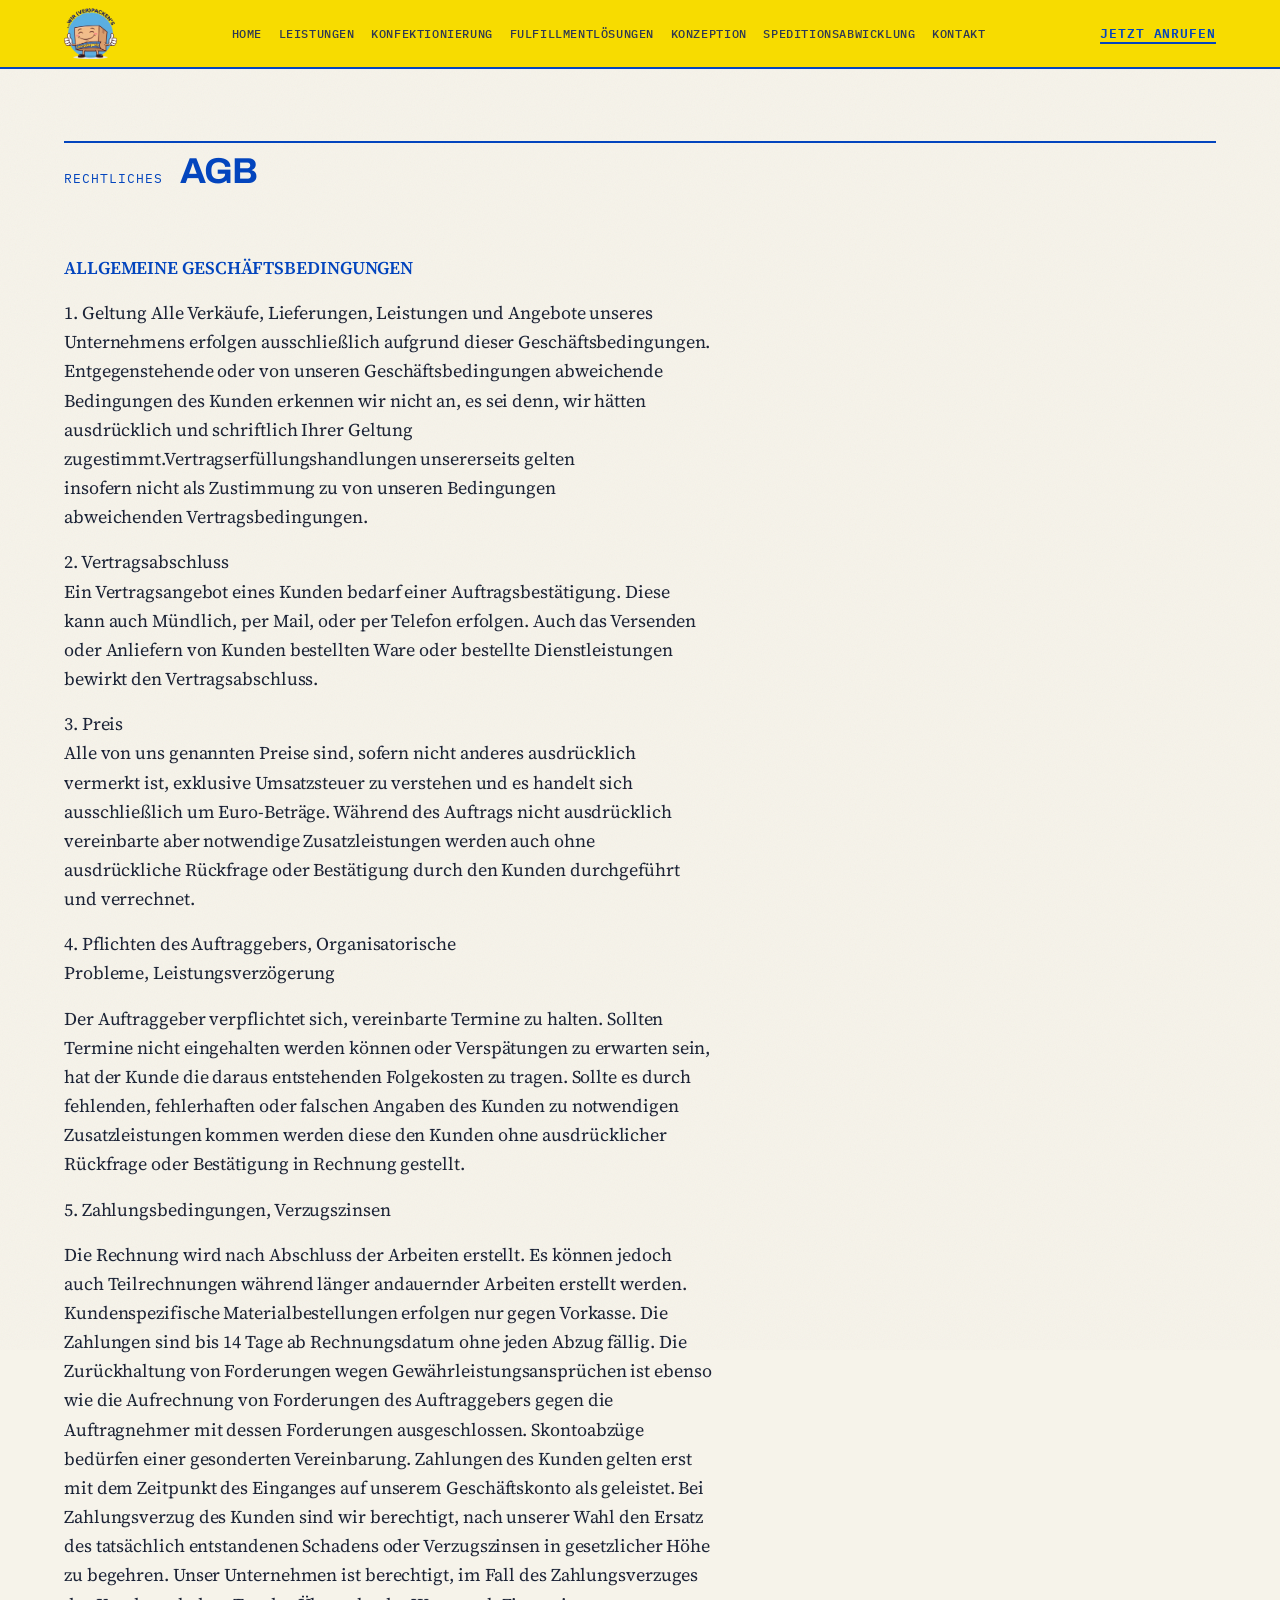
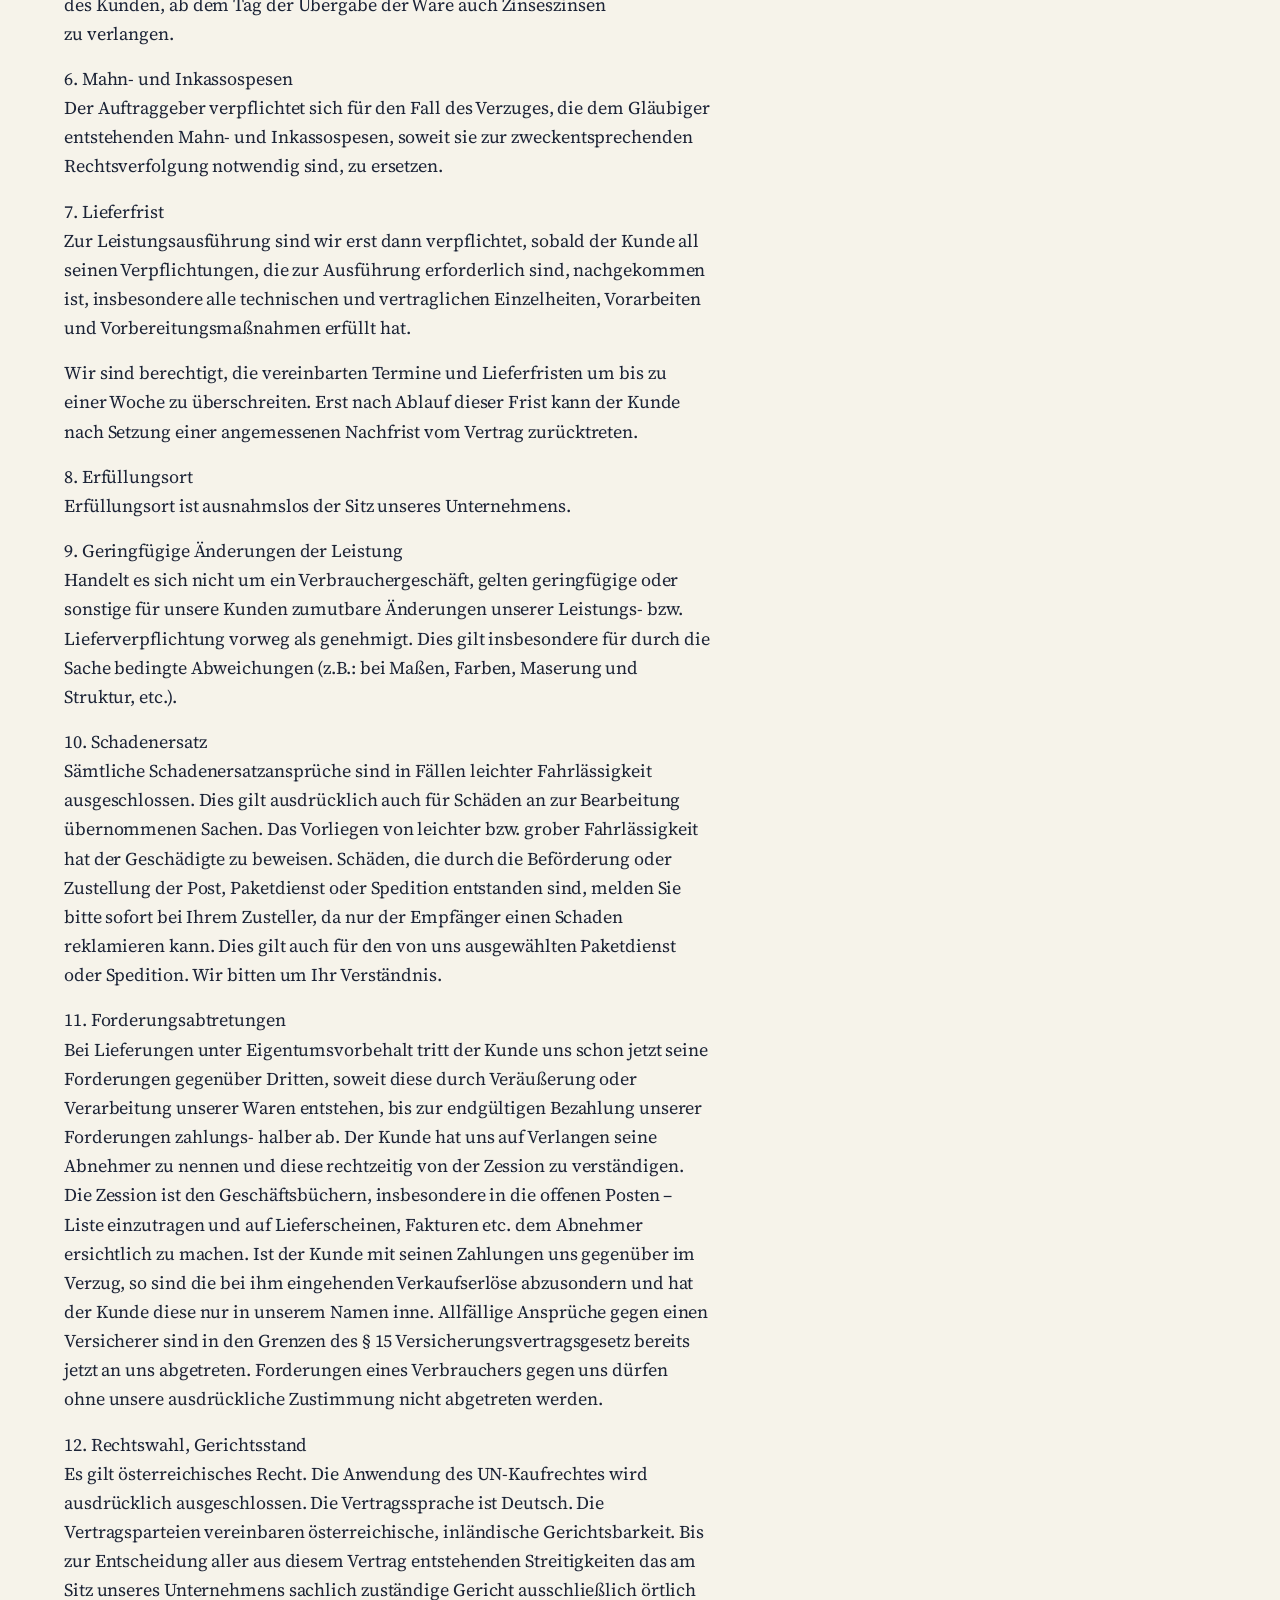
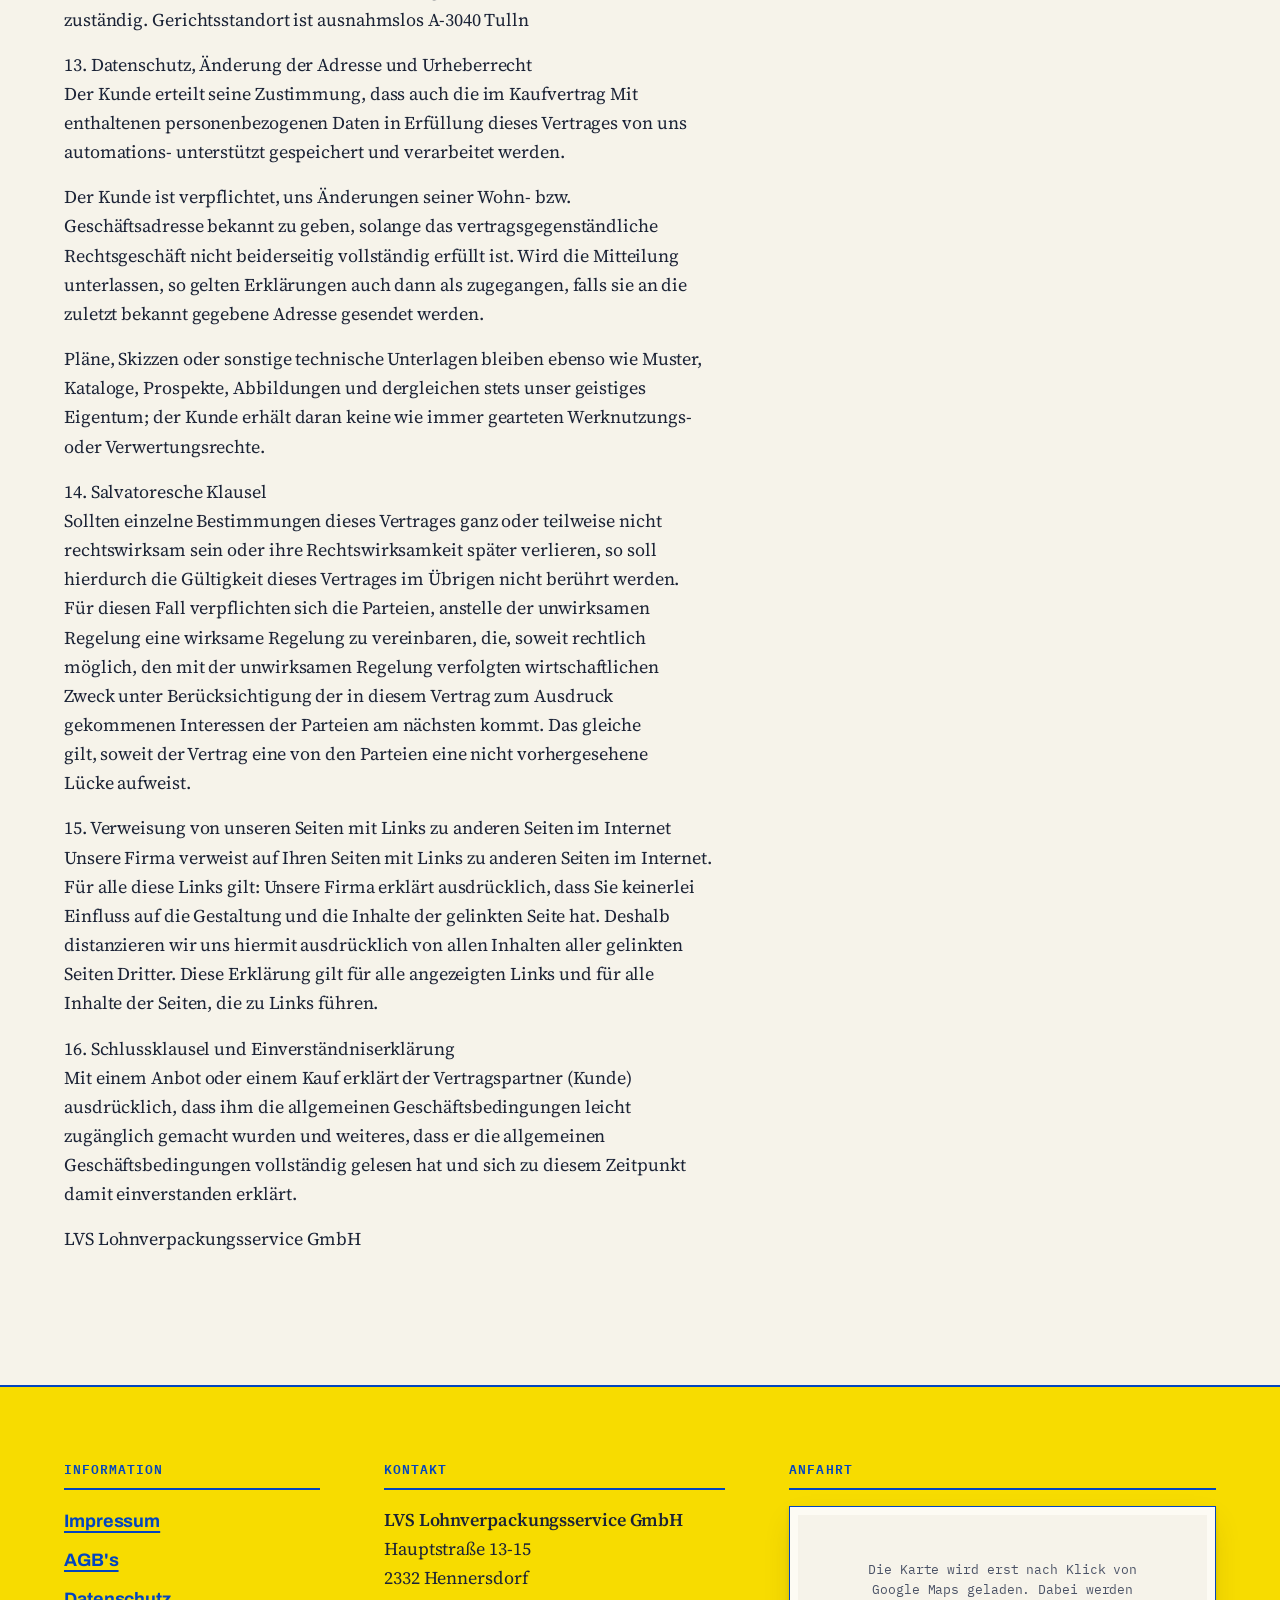
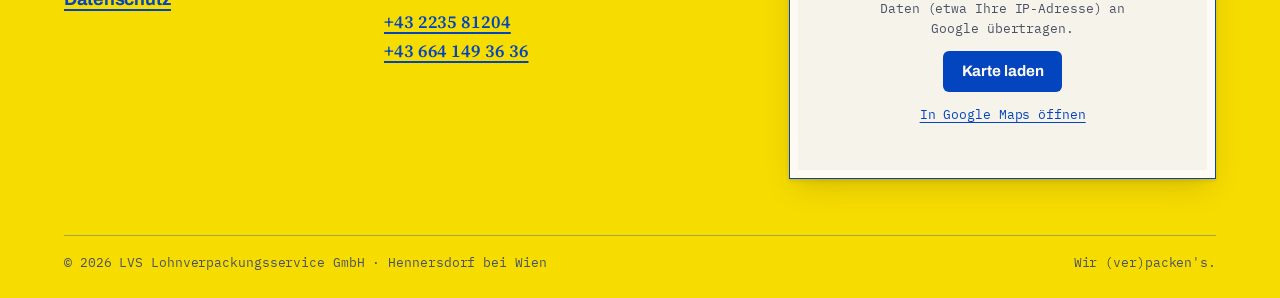
==== agb.html @ 669ed577 "LVS Lohnverpackungsservice: Website-Relaunch Co-Authored-By: Claude Fable 5 <noreply@anthropic.com>" ====
<!doctype html>
<html lang="de">
<head>
<meta charset="utf-8">
<meta name="viewport" content="width=device-width, initial-scale=1, viewport-fit=cover">
<title>AGB · LVS Lohnverpackungsservice, Hennersdorf bei Wien</title>
<meta name="description" content="Allgemeine Geschäftsbedingungen der LVS Lohnverpackungsservice GmbH.">
<meta name="robots" content="noindex, follow">
<link rel="icon" href="data:image/svg+xml,<svg xmlns='http://www.w3.org/2000/svg' viewBox='0 0 32 32'><rect width='32' height='32' rx='6' fill='%230345BF'/><rect x='7' y='10' width='18' height='13' rx='2' fill='%23F7DC00'/><path d='M7 14h18' stroke='%230345BF' stroke-width='2'/></svg>">
<link rel="stylesheet" href="assets/fonts.css">
<link rel="stylesheet" href="scrollcraft.css">
<link rel="stylesheet" href="site.css">
</head>
<body>

<div class="sc-grain" aria-hidden="true"></div>

<header class="site-head">
  <a class="site-head__brand" href="index.html">
    <img src="assets/logo.webp" width="1100" height="1058" alt="">
    <span>LVS Lohnverpackungsservice</span>
  </a>
  <nav class="site-head__nav" aria-label="Hauptnavigation">
    <a href="index.html">Home</a>
    <a href="leistungen.html">Leistungen</a>
    <a href="konfektionierung.html">Konfektionierung</a>
    <a href="fulfillmentloesungen.html">Fulfillmentlösungen</a>
    <a href="konzeption.html">Konzeption</a>
    <a href="speditionsabwicklung.html">Speditionsabwicklung</a>
    <a href="kontakt.html">Kontakt</a>
  </nav>
  <a class="site-head__tel" href="tel:+43223581204">Jetzt anrufen</a>
</header>

<main class="page">
  <div class="sc-wrap">
    <div class="intertitle">
      <span class="sc-label">Rechtliches</span>
      <h1 class="sc-display">AGB</h1>
    </div>
    <article class="legal">
<p><strong>ALLGEMEINE GESCHÄFTSBEDINGUNGEN</strong></p>

<p>1. Geltung Alle Verkäufe, Lieferungen, Leistungen und Angebote unseres Unternehmens erfolgen ausschließlich aufgrund dieser Geschäftsbedingungen. Entgegenstehende oder von unseren Geschäftsbedingungen abweichende Bedingungen des Kunden erkennen wir nicht an, es sei denn, wir hätten ausdrücklich und schriftlich Ihrer Geltung zugestimmt.Vertragserfüllungshandlungen unsererseits gelten insofern nicht als Zustimmung zu von unseren Bedingungen abweichenden Vertragsbedingungen.</p>

<p>2. Vertragsabschluss<br> Ein Vertragsangebot eines Kunden bedarf einer Auftragsbestätigung. Diese kann auch Mündlich, per Mail, oder per Telefon erfolgen. Auch das Versenden oder Anliefern von Kunden bestellten Ware oder bestellte Dienstleistungen bewirkt den Vertragsabschluss.</p>

<p>3. Preis<br> Alle von uns genannten Preise sind, sofern nicht anderes ausdrücklich vermerkt ist, exklusive Umsatzsteuer zu verstehen und es handelt sich ausschließlich um Euro-Beträge. Während des Auftrags nicht ausdrücklich vereinbarte aber notwendige Zusatzleistungen werden auch ohne ausdrückliche Rückfrage oder Bestätigung durch den Kunden durchgeführt und verrechnet.</p>

<p>4. Pflichten des Auftraggebers, Organisatorische Probleme, Leistungsverzögerung</p>

<p>Der Auftraggeber verpflichtet sich, vereinbarte Termine zu halten. Sollten Termine nicht eingehalten werden können oder Verspätungen zu erwarten sein, hat der Kunde die daraus entstehenden Folgekosten zu tragen. Sollte es durch fehlenden, fehlerhaften oder falschen Angaben des Kunden zu notwendigen Zusatzleistungen kommen werden diese den Kunden ohne ausdrücklicher Rückfrage oder Bestätigung in Rechnung gestellt.</p>

<p>5. Zahlungsbedingungen, Verzugszinsen</p>

<p>Die Rechnung wird nach Abschluss der Arbeiten erstellt. Es können jedoch auch Teilrechnungen während länger andauernder Arbeiten erstellt werden. Kundenspezifische Materialbestellungen erfolgen nur gegen Vorkasse. Die Zahlungen sind bis 14 Tage ab Rechnungsdatum ohne jeden Abzug fällig. Die Zurückhaltung von Forderungen wegen Gewährleistungsansprüchen ist ebenso wie die Aufrechnung von Forderungen des Auftraggebers gegen die Auftragnehmer mit dessen Forderungen ausgeschlossen. Skontoabzüge bedürfen einer gesonderten Vereinbarung. Zahlungen des Kunden gelten erst mit dem Zeitpunkt des Einganges auf unserem Geschäftskonto als geleistet. Bei Zahlungsverzug des Kunden sind wir berechtigt, nach unserer Wahl den Ersatz des tatsächlich entstandenen Schadens oder Verzugszinsen in gesetzlicher Höhe zu begehren. Unser Unternehmen ist berechtigt, im Fall des Zahlungsverzuges des Kunden, ab dem Tag der Übergabe der Ware auch Zinseszinsen zu verlangen.</p>

<p>6. Mahn- und Inkassospesen<br> Der Auftraggeber verpflichtet sich für den Fall des Verzuges, die dem Gläubiger entstehenden Mahn- und Inkassospesen, soweit sie zur zweckentsprechenden Rechtsverfolgung notwendig sind, zu ersetzen.</p>

<p>7. Lieferfrist<br> Zur Leistungsausführung sind wir erst dann verpflichtet, sobald der Kunde all seinen Verpflichtungen, die zur Ausführung erforderlich sind, nachgekommen ist, insbesondere alle technischen und vertraglichen Einzelheiten, Vorarbeiten und Vorbereitungsmaßnahmen erfüllt hat.</p>

<p>Wir sind berechtigt, die vereinbarten Termine und Lieferfristen um bis zu einer Woche zu überschreiten. Erst nach Ablauf dieser Frist kann der Kunde nach Setzung einer angemessenen Nachfrist vom Vertrag zurücktreten.</p>

<p>8. Erfüllungsort<br> Erfüllungsort ist ausnahmslos der Sitz unseres Unternehmens.</p>

<p>9. Geringfügige Änderungen der Leistung<br> Handelt es sich nicht um ein Verbrauchergeschäft, gelten geringfügige oder sonstige für unsere Kunden zumutbare Änderungen unserer Leistungs- bzw. Lieferverpflichtung vorweg als genehmigt. Dies gilt insbesondere für durch die Sache bedingte Abweichungen (z.B.: bei Maßen, Farben, Maserung und Struktur, etc.).</p>

<p>10. Schadenersatz<br> Sämtliche Schadenersatzansprüche sind in Fällen leichter Fahrlässigkeit ausgeschlossen. Dies gilt ausdrücklich auch für Schäden an zur Bearbeitung übernommenen Sachen. Das Vorliegen von leichter bzw. grober Fahrlässigkeit hat der Geschädigte zu beweisen. Schäden, die durch die Beförderung oder Zustellung der Post, Paketdienst oder Spedition entstanden sind, melden Sie bitte sofort bei Ihrem Zusteller, da nur der Empfänger einen Schaden reklamieren kann. Dies gilt auch für den von uns ausgewählten Paketdienst oder Spedition. Wir bitten um Ihr Verständnis.</p>

<p>11. Forderungsabtretungen<br> Bei Lieferungen unter Eigentumsvorbehalt tritt der Kunde uns schon jetzt seine Forderungen gegenüber Dritten, soweit diese durch Veräußerung oder Verarbeitung unserer Waren entstehen, bis zur endgültigen Bezahlung unserer Forderungen zahlungs- halber ab. Der Kunde hat uns auf Verlangen seine Abnehmer zu nennen und diese rechtzeitig von der Zession zu verständigen. Die Zession ist den Geschäftsbüchern, insbesondere in die offenen Posten – Liste einzutragen und auf Lieferscheinen, Fakturen etc. dem Abnehmer ersichtlich zu machen. Ist der Kunde mit seinen Zahlungen uns gegenüber im Verzug, so sind die bei ihm eingehenden Verkaufserlöse abzusondern und hat der Kunde diese nur in unserem Namen inne. Allfällige Ansprüche gegen einen Versicherer sind in den Grenzen des § 15 Versicherungsvertragsgesetz bereits jetzt an uns abgetreten. Forderungen eines Verbrauchers gegen uns dürfen ohne unsere ausdrückliche Zustimmung nicht abgetreten werden.</p>

<p>12. Rechtswahl, Gerichtsstand<br> Es gilt österreichisches Recht. Die Anwendung des UN-Kaufrechtes wird ausdrücklich ausgeschlossen. Die Vertragssprache ist Deutsch. Die Vertragsparteien vereinbaren österreichische, inländische Gerichtsbarkeit. Bis zur Entscheidung aller aus diesem Vertrag entstehenden Streitigkeiten das am Sitz unseres Unternehmens sachlich zuständige Gericht ausschließlich örtlich zuständig. Gerichtsstandort ist ausnahmslos A-3040 Tulln</p>

<p>13. Datenschutz, Änderung der Adresse und Urheberrecht<br> Der Kunde erteilt seine Zustimmung, dass auch die im Kaufvertrag Mit enthaltenen personenbezogenen Daten in Erfüllung dieses Vertrages von uns automations- unterstützt gespeichert und verarbeitet werden.</p>

<p>Der Kunde ist verpflichtet, uns Änderungen seiner Wohn- bzw. Geschäftsadresse bekannt zu geben, solange das vertragsgegenständliche Rechtsgeschäft nicht beiderseitig vollständig erfüllt ist. Wird die Mitteilung unterlassen, so gelten Erklärungen auch dann als zugegangen, falls sie an die zuletzt bekannt gegebene Adresse gesendet werden.</p>

<p>Pläne, Skizzen oder sonstige technische Unterlagen bleiben ebenso wie Muster, Kataloge, Prospekte, Abbildungen und dergleichen stets unser geistiges Eigentum; der Kunde erhält daran keine wie immer gearteten Werknutzungs- oder Verwertungsrechte.</p>

<p>14. Salvatoresche Klausel<br> Sollten einzelne Bestimmungen dieses Vertrages ganz oder teilweise nicht rechtswirksam sein oder ihre Rechtswirksamkeit später verlieren, so soll hierdurch die Gültigkeit dieses Vertrages im Übrigen nicht berührt werden. Für diesen Fall verpflichten sich die Parteien, anstelle der unwirksamen Regelung eine wirksame Regelung zu vereinbaren, die, soweit rechtlich möglich, den mit der unwirksamen Regelung verfolgten wirtschaftlichen Zweck unter Berücksichtigung der in diesem Vertrag zum Ausdruck gekommenen Interessen der Parteien am nächsten kommt. Das gleiche gilt, soweit der Vertrag eine von den Parteien eine nicht vorhergesehene Lücke aufweist.</p>

<p>15. Verweisung von unseren Seiten mit Links zu anderen Seiten im Internet<br> Unsere Firma verweist auf Ihren Seiten mit Links zu anderen Seiten im Internet. Für alle diese Links gilt: Unsere Firma erklärt ausdrücklich, dass Sie keinerlei Einfluss auf die Gestaltung und die Inhalte der gelinkten Seite hat. Deshalb distanzieren wir uns hiermit ausdrücklich von allen Inhalten aller gelinkten Seiten Dritter. Diese Erklärung gilt für alle angezeigten Links und für alle Inhalte der Seiten, die zu Links führen.</p>

<p>16. Schlussklausel und Einverständniserklärung<br> Mit einem Anbot oder einem Kauf erklärt der Vertragspartner (Kunde) ausdrücklich, dass ihm die allgemeinen Geschäftsbedingungen leicht zugänglich gemacht wurden und weiteres, dass er die allgemeinen Geschäftsbedingungen vollständig gelesen hat und sich zu diesem Zeitpunkt damit einverstanden erklärt.</p>

<p>LVS Lohnverpackungsservice GmbH</p>
    </article>
  </div>
</main>

<footer class="site-footer">
  <div class="site-footer__grid">
    <section>
      <h2>Information</h2>
      <ul class="foot-links">
        <li><a href="impressum.html">Impressum</a></li>
        <li><a href="agb.html">AGB's</a></li>
        <li><a href="datenschutz.html">Datenschutz</a></li>
      </ul>
    </section>
    <section>
      <h2>Kontakt</h2>
      <p class="foot-contact"><strong>LVS Lohnverpackungsservice GmbH</strong><br>Hauptstraße 13-15<br>2332 Hennersdorf</p>
      <p class="foot-contact"><a href="tel:+43223581204">+43 2235 81204</a><br><a href="tel:+436641493636">+43 664 149 36 36</a></p>
    </section>
    <section>
      <h2>Anfahrt</h2>
      <div class="map-frame">
        <div class="map-consent" data-map-src="https://www.google.com/maps?q=Hauptstra%C3%9Fe%2013-15%2C%202332%20Hennersdorf&output=embed">
          <p>Die Karte wird erst nach Klick von Google Maps geladen. Dabei werden Daten (etwa Ihre IP-Adresse) an Google übertragen.</p>
          <button type="button">Karte laden</button>
          <a href="https://maps.app.goo.gl/fFtZ2HsNawn8JC3C9" rel="noopener" target="_blank">In Google Maps öffnen</a>
        </div>
      </div>
    </section>
  </div>
  <p class="site-footer__bottom"><span>© 2026 LVS Lohnverpackungsservice GmbH · Hennersdorf bei Wien</span><span>Wir (ver)packen's.</span></p>
</footer>

<script src="site.js"></script>
<script src="scrollcraft.js"></script>
<script>ScrollCraft.mount(document.body);</script>
</body>
</html>
---- assets/fonts.css ----
/* latin-ext */
@font-face {
  font-family: 'Archivo';
  font-style: normal;
  font-weight: 500;
  font-stretch: 100%;
  font-display: swap;
  src: url(fonts/archivo-normal-500-latin-ext.woff2) format('woff2');
  unicode-range: U+0100-02BA, U+02BD-02C5, U+02C7-02CC, U+02CE-02D7, U+02DD-02FF, U+0304, U+0308, U+0329, U+1D00-1DBF, U+1E00-1E9F, U+1EF2-1EFF, U+2020, U+20A0-20AB, U+20AD-20C0, U+2113, U+2C60-2C7F, U+A720-A7FF;
}
/* latin */
@font-face {
  font-family: 'Archivo';
  font-style: normal;
  font-weight: 500;
  font-stretch: 100%;
  font-display: swap;
  src: url(fonts/archivo-normal-500-latin.woff2) format('woff2');
  unicode-range: U+0000-00FF, U+0131, U+0152-0153, U+02BB-02BC, U+02C6, U+02DA, U+02DC, U+0304, U+0308, U+0329, U+2000-206F, U+20AC, U+2122, U+2191, U+2193, U+2212, U+2215, U+FEFF, U+FFFD;
}
/* latin-ext */
@font-face {
  font-family: 'Archivo';
  font-style: normal;
  font-weight: 600;
  font-stretch: 100%;
  font-display: swap;
  src: url(fonts/archivo-normal-500-latin-ext.woff2) format('woff2');
  unicode-range: U+0100-02BA, U+02BD-02C5, U+02C7-02CC, U+02CE-02D7, U+02DD-02FF, U+0304, U+0308, U+0329, U+1D00-1DBF, U+1E00-1E9F, U+1EF2-1EFF, U+2020, U+20A0-20AB, U+20AD-20C0, U+2113, U+2C60-2C7F, U+A720-A7FF;
}
/* latin */
@font-face {
  font-family: 'Archivo';
  font-style: normal;
  font-weight: 600;
  font-stretch: 100%;
  font-display: swap;
  src: url(fonts/archivo-normal-500-latin.woff2) format('woff2');
  unicode-range: U+0000-00FF, U+0131, U+0152-0153, U+02BB-02BC, U+02C6, U+02DA, U+02DC, U+0304, U+0308, U+0329, U+2000-206F, U+20AC, U+2122, U+2191, U+2193, U+2212, U+2215, U+FEFF, U+FFFD;
}
/* latin-ext */
@font-face {
  font-family: 'Archivo';
  font-style: normal;
  font-weight: 700;
  font-stretch: 100%;
  font-display: swap;
  src: url(fonts/archivo-normal-500-latin-ext.woff2) format('woff2');
  unicode-range: U+0100-02BA, U+02BD-02C5, U+02C7-02CC, U+02CE-02D7, U+02DD-02FF, U+0304, U+0308, U+0329, U+1D00-1DBF, U+1E00-1E9F, U+1EF2-1EFF, U+2020, U+20A0-20AB, U+20AD-20C0, U+2113, U+2C60-2C7F, U+A720-A7FF;
}
/* latin */
@font-face {
  font-family: 'Archivo';
  font-style: normal;
  font-weight: 700;
  font-stretch: 100%;
  font-display: swap;
  src: url(fonts/archivo-normal-500-latin.woff2) format('woff2');
  unicode-range: U+0000-00FF, U+0131, U+0152-0153, U+02BB-02BC, U+02C6, U+02DA, U+02DC, U+0304, U+0308, U+0329, U+2000-206F, U+20AC, U+2122, U+2191, U+2193, U+2212, U+2215, U+FEFF, U+FFFD;
}
/* latin-ext */
@font-face {
  font-family: 'Archivo';
  font-style: normal;
  font-weight: 800;
  font-stretch: 100%;
  font-display: swap;
  src: url(fonts/archivo-normal-500-latin-ext.woff2) format('woff2');
  unicode-range: U+0100-02BA, U+02BD-02C5, U+02C7-02CC, U+02CE-02D7, U+02DD-02FF, U+0304, U+0308, U+0329, U+1D00-1DBF, U+1E00-1E9F, U+1EF2-1EFF, U+2020, U+20A0-20AB, U+20AD-20C0, U+2113, U+2C60-2C7F, U+A720-A7FF;
}
/* latin */
@font-face {
  font-family: 'Archivo';
  font-style: normal;
  font-weight: 800;
  font-stretch: 100%;
  font-display: swap;
  src: url(fonts/archivo-normal-500-latin.woff2) format('woff2');
  unicode-range: U+0000-00FF, U+0131, U+0152-0153, U+02BB-02BC, U+02C6, U+02DA, U+02DC, U+0304, U+0308, U+0329, U+2000-206F, U+20AC, U+2122, U+2191, U+2193, U+2212, U+2215, U+FEFF, U+FFFD;
}
/* latin-ext */
@font-face {
  font-family: 'IBM Plex Mono';
  font-style: normal;
  font-weight: 400;
  font-display: swap;
  src: url(fonts/ibm-plex-mono-normal-400-latin-ext.woff2) format('woff2');
  unicode-range: U+0100-02BA, U+02BD-02C5, U+02C7-02CC, U+02CE-02D7, U+02DD-02FF, U+0304, U+0308, U+0329, U+1D00-1DBF, U+1E00-1E9F, U+1EF2-1EFF, U+2020, U+20A0-20AB, U+20AD-20C0, U+2113, U+2C60-2C7F, U+A720-A7FF;
}
/* latin */
@font-face {
  font-family: 'IBM Plex Mono';
  font-style: normal;
  font-weight: 400;
  font-display: swap;
  src: url(fonts/ibm-plex-mono-normal-400-latin.woff2) format('woff2');
  unicode-range: U+0000-00FF, U+0131, U+0152-0153, U+02BB-02BC, U+02C6, U+02DA, U+02DC, U+0304, U+0308, U+0329, U+2000-206F, U+20AC, U+2122, U+2191, U+2193, U+2212, U+2215, U+FEFF, U+FFFD;
}
/* latin-ext */
@font-face {
  font-family: 'IBM Plex Mono';
  font-style: normal;
  font-weight: 500;
  font-display: swap;
  src: url(fonts/ibm-plex-mono-normal-500-latin-ext.woff2) format('woff2');
  unicode-range: U+0100-02BA, U+02BD-02C5, U+02C7-02CC, U+02CE-02D7, U+02DD-02FF, U+0304, U+0308, U+0329, U+1D00-1DBF, U+1E00-1E9F, U+1EF2-1EFF, U+2020, U+20A0-20AB, U+20AD-20C0, U+2113, U+2C60-2C7F, U+A720-A7FF;
}
/* latin */
@font-face {
  font-family: 'IBM Plex Mono';
  font-style: normal;
  font-weight: 500;
  font-display: swap;
  src: url(fonts/ibm-plex-mono-normal-500-latin.woff2) format('woff2');
  unicode-range: U+0000-00FF, U+0131, U+0152-0153, U+02BB-02BC, U+02C6, U+02DA, U+02DC, U+0304, U+0308, U+0329, U+2000-206F, U+20AC, U+2122, U+2191, U+2193, U+2212, U+2215, U+FEFF, U+FFFD;
}
/* latin-ext */
@font-face {
  font-family: 'IBM Plex Mono';
  font-style: normal;
  font-weight: 600;
  font-display: swap;
  src: url(fonts/ibm-plex-mono-normal-600-latin-ext.woff2) format('woff2');
  unicode-range: U+0100-02BA, U+02BD-02C5, U+02C7-02CC, U+02CE-02D7, U+02DD-02FF, U+0304, U+0308, U+0329, U+1D00-1DBF, U+1E00-1E9F, U+1EF2-1EFF, U+2020, U+20A0-20AB, U+20AD-20C0, U+2113, U+2C60-2C7F, U+A720-A7FF;
}
/* latin */
@font-face {
  font-family: 'IBM Plex Mono';
  font-style: normal;
  font-weight: 600;
  font-display: swap;
  src: url(fonts/ibm-plex-mono-normal-600-latin.woff2) format('woff2');
  unicode-range: U+0000-00FF, U+0131, U+0152-0153, U+02BB-02BC, U+02C6, U+02DA, U+02DC, U+0304, U+0308, U+0329, U+2000-206F, U+20AC, U+2122, U+2191, U+2193, U+2212, U+2215, U+FEFF, U+FFFD;
}
/* latin-ext */
@font-face {
  font-family: 'Source Serif 4';
  font-style: italic;
  font-weight: 400;
  font-display: swap;
  src: url(fonts/source-serif-4-italic-400-latin-ext.woff2) format('woff2');
  unicode-range: U+0100-02BA, U+02BD-02C5, U+02C7-02CC, U+02CE-02D7, U+02DD-02FF, U+0304, U+0308, U+0329, U+1D00-1DBF, U+1E00-1E9F, U+1EF2-1EFF, U+2020, U+20A0-20AB, U+20AD-20C0, U+2113, U+2C60-2C7F, U+A720-A7FF;
}
/* latin */
@font-face {
  font-family: 'Source Serif 4';
  font-style: italic;
  font-weight: 400;
  font-display: swap;
  src: url(fonts/source-serif-4-italic-400-latin.woff2) format('woff2');
  unicode-range: U+0000-00FF, U+0131, U+0152-0153, U+02BB-02BC, U+02C6, U+02DA, U+02DC, U+0304, U+0308, U+0329, U+2000-206F, U+20AC, U+2122, U+2191, U+2193, U+2212, U+2215, U+FEFF, U+FFFD;
}
/* latin-ext */
@font-face {
  font-family: 'Source Serif 4';
  font-style: normal;
  font-weight: 400;
  font-display: swap;
  src: url(fonts/source-serif-4-normal-400-latin-ext.woff2) format('woff2');
  unicode-range: U+0100-02BA, U+02BD-02C5, U+02C7-02CC, U+02CE-02D7, U+02DD-02FF, U+0304, U+0308, U+0329, U+1D00-1DBF, U+1E00-1E9F, U+1EF2-1EFF, U+2020, U+20A0-20AB, U+20AD-20C0, U+2113, U+2C60-2C7F, U+A720-A7FF;
}
/* latin */
@font-face {
  font-family: 'Source Serif 4';
  font-style: normal;
  font-weight: 400;
  font-display: swap;
  src: url(fonts/source-serif-4-normal-400-latin.woff2) format('woff2');
  unicode-range: U+0000-00FF, U+0131, U+0152-0153, U+02BB-02BC, U+02C6, U+02DA, U+02DC, U+0304, U+0308, U+0329, U+2000-206F, U+20AC, U+2122, U+2191, U+2193, U+2212, U+2215, U+FEFF, U+FFFD;
}
/* latin-ext */
@font-face {
  font-family: 'Source Serif 4';
  font-style: normal;
  font-weight: 600;
  font-display: swap;
  src: url(fonts/source-serif-4-normal-400-latin-ext.woff2) format('woff2');
  unicode-range: U+0100-02BA, U+02BD-02C5, U+02C7-02CC, U+02CE-02D7, U+02DD-02FF, U+0304, U+0308, U+0329, U+1D00-1DBF, U+1E00-1E9F, U+1EF2-1EFF, U+2020, U+20A0-20AB, U+20AD-20C0, U+2113, U+2C60-2C7F, U+A720-A7FF;
}
/* latin */
@font-face {
  font-family: 'Source Serif 4';
  font-style: normal;
  font-weight: 600;
  font-display: swap;
  src: url(fonts/source-serif-4-normal-400-latin.woff2) format('woff2');
  unicode-range: U+0000-00FF, U+0131, U+0152-0153, U+02BB-02BC, U+02C6, U+02DA, U+02DC, U+0304, U+0308, U+0329, U+2000-206F, U+20AC, U+2122, U+2191, U+2193, U+2212, U+2215, U+FEFF, U+FFFD;
}
---- scrollcraft.css ----
/* ============================================================================
   scrollcraft.css: the taste floor
   ----------------------------------------------------------------------------
   Two layers, and the split matters:

     TOKENS   what you override per brand. Colour roles, the type ramp, the
              spacing scale, elevation, motion. A brand is ~12 values.
     DEVICES  what the engine drives. Do not restyle these to taste; they are
              the mechanism. Style your own markup instead.

   Nothing here draws a "component". There are no card, badge, or pill classes,
   because a stylesheet that ships those is how every page built on it ends up
   with the same shapes. You get a floor and a vocabulary; the composition is
   yours.
   ========================================================================== */

/* ---------------------------------------------------------------- tokens -- */
:root {
  /* --- colour roles. Override these six and the page is rebranded. -------- */
  --sc-canvas:      #08090b;   /* the page ground. Drift interpolates this.   */
  --sc-surface:     #101217;   /* anything raised off the ground             */
  --sc-ink:         #f4f2ef;   /* primary text                               */
  --sc-ink-soft:    #9a9ba1;   /* secondary text. Tinted, never flat gray.   */
  --sc-accent:      #d8ff3e;   /* ONE accent. It owns a region, not confetti. */
  --sc-accent-ink:  #08090b;   /* text that sits on the accent               */

  --sc-hairline:    color-mix(in oklab, var(--sc-ink) 12%, transparent);
  --sc-hairline-strong: color-mix(in oklab, var(--sc-ink) 22%, transparent);

  /* --- type. Two families max. Display carries voice, text carries prose. - */
  --sc-font-display: "Instrument Sans", "Geist", system-ui, sans-serif;
  --sc-font-text:    "Geist", system-ui, sans-serif;
  --sc-font-mono:    "Geist Mono", ui-monospace, monospace;

  /* Fluid ramp. Tracking tightens as size grows because a face set at 6rem
     with 0 tracking reads loose; this is optical correction, not decoration. */
  --sc-t-xs:   clamp(0.75rem, 0.72rem + 0.15vw, 0.82rem);
  --sc-t-sm:   clamp(0.875rem, 0.84rem + 0.18vw, 0.95rem);
  --sc-t-base: clamp(1rem, 0.96rem + 0.22vw, 1.125rem);
  --sc-t-lg:   clamp(1.2rem, 1.1rem + 0.5vw, 1.5rem);
  --sc-t-xl:   clamp(1.6rem, 1.35rem + 1.2vw, 2.25rem);
  --sc-t-2xl:  clamp(2.1rem, 1.6rem + 2.4vw, 3.4rem);
  --sc-t-3xl:  clamp(2.8rem, 1.9rem + 4.2vw, 5rem);
  --sc-t-4xl:  clamp(3.4rem, 1.9rem + 6.6vw, 7.5rem);

  --sc-track-tight:  -0.035em;
  --sc-track-snug:   -0.02em;
  --sc-track-normal: -0.005em;
  --sc-track-wide:    0.08em;

  --sc-leading-none: 0.94;
  --sc-leading-tight: 1.06;
  --sc-leading-body: 1.62;

  --sc-measure: 62ch;

  /* --- space. 4px base: the useful middle steps an 8-only scale misses. --- */
  --sc-1: 0.25rem;  --sc-2: 0.5rem;   --sc-3: 0.75rem;  --sc-4: 1rem;
  --sc-5: 1.5rem;   --sc-6: 2rem;     --sc-7: 3rem;     --sc-8: 4rem;
  --sc-9: 6rem;     --sc-10: 8rem;    --sc-11: 12rem;

  /* Section rhythm is fluid so a phone doesn't inherit desktop air. */
  --sc-section: clamp(4.5rem, 9vw, 11rem);
  --sc-gutter:  clamp(1.25rem, 5vw, 5.5rem);
  --sc-maxw:    82rem;

  /* --- radius. Pick one scale for the page and hold it. ------------------- */
  --sc-r-sm: 6px;  --sc-r-md: 12px;  --sc-r-lg: 20px;  --sc-r-pill: 999px;

  /* --- elevation. Every shadow has an offset AND a soft blur, and is tinted
         to the canvas hue. A zero-offset coloured halo is decoration, not
         depth, so there isn't one here. ---------------------------------- */
  --sc-shadow-color: 220 40% 2%;
  --sc-e1: 0 1px 2px hsl(var(--sc-shadow-color) / 0.28),
           0 2px 6px -1px hsl(var(--sc-shadow-color) / 0.20);
  --sc-e2: 0 2px 4px hsl(var(--sc-shadow-color) / 0.24),
           0 8px 18px -4px hsl(var(--sc-shadow-color) / 0.30);
  --sc-e3: 0 4px 8px hsl(var(--sc-shadow-color) / 0.22),
           0 18px 40px -8px hsl(var(--sc-shadow-color) / 0.38),
           0 48px 90px -24px hsl(var(--sc-shadow-color) / 0.30);

  /* Edge light: a 1px top highlight sells a raised surface better than any
     amount of blur, because real raised things catch light on their lip. */
  --sc-edge: inset 0 1px 0 color-mix(in oklab, var(--sc-ink) 10%, transparent);

  /* --- motion. Built-in CSS easings are too weak for UI. ------------------ */
  --sc-ease-out:    cubic-bezier(0.23, 1, 0.32, 1);
  --sc-ease-in-out: cubic-bezier(0.77, 0, 0.175, 1);
  --sc-ease-drawer: cubic-bezier(0.32, 0.72, 0, 1);
  --sc-d-fast: 160ms;  --sc-d-base: 240ms;  --sc-d-slow: 420ms;

  --sc-z-stage: 1; --sc-z-copy: 20; --sc-z-chrome: 60;
}

/* --------------------------------------------------------------- reset -- */
*, *::before, *::after { box-sizing: border-box; }
html { -webkit-text-size-adjust: 100%; scroll-behavior: smooth; }
@media (prefers-reduced-motion: reduce) { html { scroll-behavior: auto; } }

body {
  margin: 0;
  background: var(--sc-canvas);
  color: var(--sc-ink);
  font-family: var(--sc-font-text);
  font-size: var(--sc-t-base);
  line-height: var(--sc-leading-body);
  letter-spacing: var(--sc-track-normal);
  -webkit-font-smoothing: antialiased;
  text-rendering: optimizeLegibility;
  font-synthesis-weight: none;
  overflow-x: clip;
}
img, video, canvas, svg { display: block; max-width: 100%; }
button, input, select, textarea { font: inherit; color: inherit; }

/* ------------------------------------------------- the browser surfaces --
   The parts you did not draw still carry the design. Selection, caret, focus
   ring, scrollbar and tabular numerals all ship with defaults that belong to no
   design system. Theming them is the cheapest signal that a page was built
   rather than assembled, and it is the step that gets skipped most reliably. */
::selection { background: var(--sc-accent); color: var(--sc-accent-ink); }
:root { caret-color: var(--sc-accent); accent-color: var(--sc-accent); }
:focus-visible {
  outline: 2px solid var(--sc-accent);
  outline-offset: 3px;
  border-radius: var(--sc-r-sm);
}
:where(a) { color: inherit; text-decoration-thickness: 1px; text-underline-offset: 0.22em; }
@supports (scrollbar-color: auto) {
  html { scrollbar-color: color-mix(in oklab, var(--sc-ink) 26%, transparent) transparent; scrollbar-width: thin; }
}
:where(table, .sc-nums, [data-sc-count]) { font-variant-numeric: tabular-nums; }

/* ----------------------------------------------------------- typography -- */
.sc-display {
  font-family: var(--sc-font-display);
  font-weight: 500;
  line-height: var(--sc-leading-none);
  letter-spacing: var(--sc-track-tight);
  text-wrap: balance;
  margin: 0;
}
.sc-display--xl { font-size: var(--sc-t-4xl); }
.sc-display--lg { font-size: var(--sc-t-3xl); }
.sc-display--md { font-size: var(--sc-t-2xl); letter-spacing: var(--sc-track-snug); }
.sc-lede {
  font-size: var(--sc-t-lg);
  line-height: 1.44;
  letter-spacing: var(--sc-track-snug);
  color: var(--sc-ink);
  max-width: 46ch;
  text-wrap: pretty;
  margin: 0;
}
.sc-body { max-width: var(--sc-measure); color: var(--sc-ink-soft); text-wrap: pretty; margin: 0; }
.sc-label {
  font-family: var(--sc-font-mono);
  font-size: var(--sc-t-xs);
  letter-spacing: var(--sc-track-wide);
  text-transform: uppercase;
  color: var(--sc-ink-soft);
}

/* ---------------------------------------------------------------- layout -- */
.sc-wrap { width: 100%; max-width: var(--sc-maxw); margin-inline: auto; padding-inline: var(--sc-gutter); }
.sc-section { padding-block: var(--sc-section); }
/* More space above a heading than below it: the gap belongs to the boundary,
   not to the pair. */
.sc-stack > * + * { margin-top: var(--sc-4); }
.sc-stack > :is(h1,h2,h3) { margin-top: var(--sc-7); }
.sc-stack > :is(h1,h2,h3):first-child { margin-top: 0; }
.sc-rule { height: 1px; border: 0; background: var(--sc-hairline); margin: 0; }

/* =============================================================== DEVICES ==
   Driven by the engine. Restyle your own markup, not these.                */

.sc-act--pinned { position: relative; }
.sc-stage {
  position: sticky; top: 0;
  height: 100vh; height: 100svh;
  overflow: clip;
  z-index: var(--sc-z-stage);
}

/* scrub / sequence media */
.sc-stage :is(video[data-sc-scrub], canvas[data-sc-sequence], .sc-stage__poster) {
  position: absolute; inset: 0;
  width: 100%; height: 100%;
  object-fit: cover;
}
video[data-sc-scrub] { opacity: 0; transition: opacity 380ms var(--sc-ease-out); }
.sc-has-clip video[data-sc-scrub] { opacity: 1; }
/* The poster is a live frame-holder, not a placeholder: it stays up until a
   real video frame has painted, which is what stops the blank-stage flash. */
.sc-stage__poster { z-index: 0; transition: opacity 380ms var(--sc-ease-out); }
.sc-has-clip .sc-stage__poster { opacity: 0; }

/* A scrim only where text sits. A full-frame darkening layer flattens the
   image everywhere to fix contrast in one corner. */
.sc-scrim {
  position: absolute; inset: 0; pointer-events: none; z-index: 1;
  background: linear-gradient(
    var(--sc-scrim-angle, 180deg),
    color-mix(in oklab, var(--sc-canvas) var(--sc-scrim-a, 78%), transparent) 0%,
    color-mix(in oklab, var(--sc-canvas) 30%, transparent) 42%,
    transparent 68%);
}
/* Point the scrim at the copy. A scrim gradient that darkens the top while the
   copy sits at the bottom fixes contrast nowhere and flattens the image
   everywhere, which is the most common way text-over-video goes wrong. */
.sc-scrim--bottom { --sc-scrim-angle: 0deg; }
.sc-scrim--left   { --sc-scrim-angle: 90deg; }
.sc-scrim--right  { --sc-scrim-angle: 270deg; }

/* Corner scrims, for copy anchored to a corner. An edge gradient has to darken
   a whole band across the frame to cover one corner; a corner gradient puts the
   density where the text is and leaves the rest of the image alone. Pair with
   .sc-copy--lead / .sc-copy--trail. */
.sc-scrim--lead {
  background: linear-gradient(to top right,
    color-mix(in oklab, var(--sc-canvas) 94%, transparent) 0%,
    color-mix(in oklab, var(--sc-canvas) 72%, transparent) 30%,
    color-mix(in oklab, var(--sc-canvas) 30%, transparent) 52%,
    transparent 72%);
}
.sc-scrim--trail {
  background: linear-gradient(to top left,
    color-mix(in oklab, var(--sc-canvas) 94%, transparent) 0%,
    color-mix(in oklab, var(--sc-canvas) 72%, transparent) 30%,
    color-mix(in oklab, var(--sc-canvas) 30%, transparent) 52%,
    transparent 72%);
}
/* A band across the bottom, for copy that spans the full width of the frame.
   That is what both corner anchors become below 860px, and it is also the right
   shape whenever the copy block is wider than a corner. */
.sc-scrim--band {
  background: linear-gradient(to top,
    color-mix(in oklab, var(--sc-canvas) 94%, transparent) 0%,
    color-mix(in oklab, var(--sc-canvas) 74%, transparent) 22%,
    color-mix(in oklab, var(--sc-canvas) 30%, transparent) 42%,
    transparent 58%);
}
.sc-scrim--vignette {
  background: radial-gradient(120% 90% at 50% 45%, transparent 40%,
              color-mix(in oklab, var(--sc-canvas) 70%, transparent) 100%);
}

/* copy over a stage.
   max-width is in rem, never ch. A `ch` on this container resolves against the
   CONTAINER's font-size (body size), not the display size of the heading inside
   it, so `max-width: 20ch` here silently produces a ~180px column and wraps a
   hero headline to six lines. Set a ch measure on the text element itself. */
.sc-copy {
  position: absolute; z-index: var(--sc-z-copy);
  inset-inline: var(--sc-gutter);
  max-width: min(46rem, 76vw);
  will-change: opacity, transform;
}
.sc-copy--lead   { left: var(--sc-gutter); bottom: clamp(3rem, 12vh, 9rem); }
/* inset-inline FIRST. It is the shorthand for left+right, so declaring it after
   `left: 50%` resets left to auto and the block drifts off the left edge. */
.sc-copy--center { inset-inline: auto; left: 50%; top: 50%; translate: -50% -50%; text-align: center; }
.sc-copy--trail  { inset-inline: auto; right: var(--sc-gutter); bottom: clamp(3rem, 12vh, 9rem); text-align: right; }

/* cue defaults: the engine writes opacity/transform inline, these are the
   pre-paint state so nothing flashes before the first read() */
[data-sc-cue] { opacity: 0; will-change: opacity, transform; }
.sc-ready [data-sc-cue] { transition: none; }

/* kinetic split */
.sc-split { display: inline-block; overflow: hidden; vertical-align: top; }
/* Descenders live below the baseline; a line mask clipped to the line box eats
   the tails off g, y, p, j. The padding buys them room back. */
.sc-split--line { display: block; padding-bottom: 0.14em; margin-bottom: -0.14em; }
.sc-split__i { display: inline-block; will-change: transform, opacity; }
.sc-is-split { opacity: 1 !important; }

/* horizontal rail */
[data-sc-pan] { display: flex; will-change: transform; }

/* reveal + parallax */
[data-sc-reveal] { will-change: clip-path; }
[data-sc-parallax] { will-change: transform; }

/* flow reveal (fires once) */
[data-sc-in], [data-sc-stagger] > * {
  opacity: 0;
  transform: translate3d(0, 14px, 0);
  transition: opacity 620ms var(--sc-ease-out), transform 620ms var(--sc-ease-out);
}
[data-sc-in].sc-in, [data-sc-stagger] > .sc-in { opacity: 1; transform: none; }

/* pointer devices */
[data-sc-tilt] { transform-style: preserve-3d; will-change: transform; }
[data-sc-magnet] { will-change: transform; }
/* isolation always; position only if nothing more specific already set it.
   Written with :where() (zero specificity) on purpose: a plain `position:
   relative` here has the same weight as `.sc-stage` and, being later in the
   file, silently wins. A stage carrying both attributes then stops being
   sticky and the whole act scrolls away instead of pinning. */
[data-sc-spotlight] { isolation: isolate; }
:where([data-sc-spotlight]) { position: relative; }
[data-sc-spotlight]::after {
  content: ""; position: absolute; inset: 0; pointer-events: none; z-index: 2;
  background: radial-gradient(
    28rem 28rem at calc(var(--sc-mx, 0.5) * 100%) calc(var(--sc-my, 0.5) * 100%),
    color-mix(in oklab, var(--sc-accent) 16%, transparent), transparent 70%);
  opacity: 0; transition: opacity var(--sc-d-slow) var(--sc-ease-out);
}
[data-sc-spotlight]:hover::after { opacity: 1; }

/* =========================================================== WORLDFLIGHT ==
   One fixed stage for the whole page. The only thing in document flow is the
   spacer, and it is empty. If you find yourself adding a section here, you want
   act mode instead: the moment a real block scrolls past the fixed stage, the
   page has a seam again and the whole point is gone.                        */

[data-sc-mode="worldflight"] { position: relative; }

.sc-world {
  position: fixed; inset: 0;
  overflow: clip;
  z-index: var(--sc-z-stage);
  background: var(--sc-canvas);
}

/* Every leg is mounted for the life of the page and stacked in the same box.
   The engine owns opacity, visibility and z-index here; do not set them. */
.sc-world__seg {
  position: absolute; inset: 0;
  opacity: 0;
  will-change: opacity;
}
.sc-world__seg > :is(video, img, canvas) {
  position: absolute; inset: 0;
  width: 100%; height: 100%;
  object-fit: cover;
}
/* The poster is the frame-holder AND the first camera move: the engine pushes
   it in slowly until a real decoded frame is available to replace it. */
.sc-world__poster {
  z-index: 0;
  transform-origin: 50% 50%;
  transition: opacity 420ms var(--sc-ease-out);
}
.sc-world__seg > video { z-index: 1; }
.sc-world__seg.sc-has-clip .sc-world__poster { opacity: 0; }
/* The act stylesheet lights a clip through its ancestor act. A worldflight leg
   has no act, so match the class the engine also writes on the clip itself. */
video[data-sc-scrub].sc-has-clip { opacity: 1; }

/* The copy layer is fixed too, and inert by default: the engine hands
   pointer-events back to a block only while it is actually legible. */
.sc-world__copy {
  position: fixed; inset: 0;
  z-index: var(--sc-z-copy);
  pointer-events: none;
}
.sc-world__scrim { position: absolute; inset: 0; pointer-events: none; z-index: 0; }
[data-sc-copy] {
  opacity: 0;
  pointer-events: none;
  will-change: opacity, transform;
}
.sc-ready [data-sc-copy] { transition: none; }

/* The track. Empty on purpose. */
.sc-world__spacer { pointer-events: none; }

/* scroll progress */
[data-sc-progress] {
  position: fixed; inset: 0 0 auto 0; height: 2px; z-index: var(--sc-z-chrome);
  background: var(--sc-accent); transform-origin: 0 50%; transform: scaleX(0);
  will-change: transform;
}

/* ----------------------------------------------------------- atmosphere --
   Depth is not only shadow. Grain keeps a flat dark ground from banding, and
   it is the difference between "a dark page" and "a lit room". */
.sc-grain { position: fixed; inset: 0; pointer-events: none; z-index: 3; opacity: 0.045; }
.sc-grain::before {
  content: ""; position: absolute; inset: -50%;
  background-image: url("data:image/svg+xml;utf8,<svg xmlns='http://www.w3.org/2000/svg' width='140' height='140'><filter id='n'><feTurbulence type='fractalNoise' baseFrequency='0.85' numOctaves='3'/></filter><rect width='140' height='140' filter='url(%23n)'/></svg>");
}

/* -------------------------------------------------------- reduced motion -- */
@media (prefers-reduced-motion: reduce) {
  /* Fewer and gentler, not zero. Opacity still carries the reveal so the page
     is comprehensible; every position change is dropped. */
  [data-sc-in], [data-sc-stagger] > * { transform: none; transition-duration: 220ms; }
  [data-sc-parallax], [data-sc-pan], .sc-split__i { transform: none !important; }
  /* A wipe is a position change too. Show reveal content settled. */
  [data-sc-reveal] { clip-path: none !important; }
  /* A rail's transform IS its navigation, not decoration. Zeroing it the way
     parallax and kinetic type are zeroed parks the act on its first screenful
     and makes everything past the fold unreachable: a device degrading into
     missing content. Hand the travel back to the reader as an ordinary scroll
     region instead, so the same items are all still gettable without motion.
     A build that would rather re-lay the rail out as a grid can still do that;
     this is the floor, not the ceiling. */
  [data-sc-act="pan"] .sc-stage,
  [data-sc-act="pan"] [data-sc-stage] {
    overflow-x: auto; overflow-y: hidden;
    overscroll-behavior-x: contain;
    scroll-snap-type: x proximity;
  }
  [data-sc-pan] > * { scroll-snap-align: center; }
  [data-sc-spotlight]::after { display: none; }
  /* A worldflight keeps its whole story here. No clip is ever fetched, so the
     posters are the film, and they cross-dissolve through exactly the same
     seams at exactly the same scroll positions. The push-in and the copy drift
     are the only things that go. */
  .sc-world__poster, [data-sc-copy] { transform: none !important; }
}

/* --------------------------------------------------------------- mobile -- */
@media (max-width: 860px) {
  .sc-copy { inset-inline: var(--sc-gutter); max-width: none; }
  .sc-copy--trail { text-align: left; }
  .sc-stage { height: 100svh; }
  /* .sc-copy--trail re-anchors to the left and spans the full width here, so a
     bottom-RIGHT corner gradient darkens the one corner the copy just left and
     guarantees a contrast failure over any bright clip. Point the density at
     the copy: the same band .sc-scrim--band paints. */
  .sc-scrim--trail {
    background: linear-gradient(to top,
      color-mix(in oklab, var(--sc-canvas) 94%, transparent) 0%,
      color-mix(in oklab, var(--sc-canvas) 74%, transparent) 22%,
      color-mix(in oklab, var(--sc-canvas) 30%, transparent) 42%,
      transparent 58%);
  }
}
---- site.css ----
/* ================= LVS Site: Tokens + gemeinsames Vokabular =================
   Wird von allen Seiten geladen (Startseite + Unterseiten). Seitenspezifisches
   CSS bleibt in der jeweiligen HTML-Datei. */

:root {
  --sc-canvas:      #F6F3EA;
  --sc-surface:     #FDFBF4;
  --sc-ink:         #1B2336;
  --sc-ink-soft:    #59627A;
  --sc-accent:      #F2C900;
  --sc-accent-ink:  #1B2336;

  --lvs-blue:       #0345BF;   /* Druckfarbe Blau: das Original-Blau der alten Website */
  --lvs-blue-soft:  #3E68CC;
  --lvs-yellow:     #F7DC00;   /* Logo-Gelb: Header, Versandlabel, Footer */
  --lvs-paper-2:    #EFEBDD;
  --lvs-paper-3:    #EAE4D2;
  --lvs-kraft:      #C79A5F;
  --chrome-r:       0rem;      /* Platz für den fixierten Lieferschein rechts (nur Startseite) */
  --hdr-h:          4.1rem;    /* Höhe des Sticky-Headers */

  --sc-font-display: "Archivo", system-ui, sans-serif;
  --sc-font-text:    "Source Serif 4", Georgia, serif;
  --sc-font-mono:    "IBM Plex Mono", ui-monospace, monospace;

  /* Papier: Schatten halbiert und warm getönt, Kante hell statt dunkel */
  --sc-shadow-color: 38 30% 18%;
  --sc-e1: 0 1px 2px hsl(var(--sc-shadow-color) / 0.14),
           0 2px 6px -1px hsl(var(--sc-shadow-color) / 0.10);
  --sc-e2: 0 2px 4px hsl(var(--sc-shadow-color) / 0.12),
           0 8px 18px -4px hsl(var(--sc-shadow-color) / 0.15);
  --sc-e3: 0 4px 8px hsl(var(--sc-shadow-color) / 0.11),
           0 18px 40px -8px hsl(var(--sc-shadow-color) / 0.19),
           0 48px 90px -24px hsl(var(--sc-shadow-color) / 0.15);
  --sc-edge: inset 0 1px 0 rgba(255,255,255,0.65);
}
body { background: var(--sc-canvas); }
.sc-grain { opacity: 0.05; mix-blend-mode: multiply; }

.sc-display { color: var(--lvs-blue); font-weight: 700; }
strong { font-weight: 600; }

/* Kapitelgründe: harte Schnitte, keine Interpolation */
.ch { position: relative; }
.ch--paper   { background: var(--sc-canvas); }
.ch--paper2  { background: var(--lvs-paper-2); }
.ch--paper3  { background: var(--lvs-paper-3); }
.ch--dark {
  --sc-canvas:     #0A1B47;
  --sc-surface:    #142868;
  --sc-ink:        #F2EFE3;
  --sc-ink-soft:   #9AA6CB;
  --sc-accent:     #FFDE2E;
  --sc-accent-ink: #121A35;
  --sc-shadow-color: 225 45% 4%;
  --sc-edge: inset 0 1px 0 rgba(255,255,255,0.08);
  background: var(--sc-canvas);
  color: var(--sc-ink);
}
.ch--dark .sc-display { color: var(--sc-ink); }

/* ================= Druck-Vokabular ================= */
.rule-double { height: 7px; border-top: 2px solid var(--lvs-blue); border-bottom: 1px solid var(--lvs-blue); }
.folio {
  font-family: var(--sc-font-mono);
  font-size: var(--sc-t-xs);
  letter-spacing: var(--sc-track-wide);
  text-transform: uppercase;
  color: var(--lvs-blue);
  display: flex; justify-content: space-between; gap: var(--sc-4); flex-wrap: wrap;
}
.intertitle {
  display: flex; align-items: baseline; gap: var(--sc-4);
  border-top: 2px solid var(--lvs-blue);
  padding-top: var(--sc-3);
  margin-bottom: clamp(2rem, 5vw, 4rem);
}
.intertitle .sc-label { color: var(--lvs-blue); }
.intertitle h1, .intertitle h2 { font-size: var(--sc-t-xl); letter-spacing: var(--sc-track-snug); }

figure { margin: 0; }
figcaption {
  font-family: var(--sc-font-mono);
  font-size: var(--sc-t-xs);
  color: var(--sc-ink-soft);
  letter-spacing: 0.02em;
  padding-top: var(--sc-2);
  border-top: 1px solid var(--sc-hairline);
  margin-top: var(--sc-2);
}
.fig-frame { background: var(--sc-surface); padding: 10px; box-shadow: var(--sc-e2), var(--sc-edge); }
.fig-frame img { width: 100%; height: auto; }

.cta-line {
  font-family: var(--sc-font-display);
  font-weight: 700;
  font-size: var(--sc-t-xl);
  letter-spacing: var(--sc-track-snug);
  color: var(--lvs-blue);
  text-decoration-thickness: 3px;
  text-decoration-color: var(--sc-accent);
  text-underline-offset: 0.18em;
  width: fit-content;
}
.cta-line:hover { text-decoration-color: var(--lvs-blue); }
.cta-line:active { transform: translateY(1px); }

/* ================= Sticky Header ================= */
.site-head {
  position: sticky; top: 0; z-index: 60;
  display: flex; align-items: center; gap: clamp(1rem, 2.5vw, 2.5rem);
  background: var(--lvs-yellow);
  border-bottom: 2px solid var(--lvs-blue);
  padding: 0.5rem var(--sc-gutter);
  min-height: var(--hdr-h);
}
.site-head__brand {
  display: flex; align-items: center; gap: 0.6rem;
  text-decoration: none; flex: none;
}
.site-head__brand img { width: 3.3rem; height: auto; }
.site-head__brand span {
  font-family: var(--sc-font-display); font-weight: 800;
  font-size: 0.9rem; letter-spacing: var(--sc-track-snug);
  color: var(--lvs-blue); white-space: nowrap;
}
.site-head__nav {
  display: flex; gap: clamp(0.7rem, 1.3vw, 1.5rem);
  margin-inline: auto;
  overflow-x: auto; scrollbar-width: none;
  min-width: 0;
  font-family: var(--sc-font-mono);
  font-size: clamp(0.62rem, 0.5rem + 0.32vw, 0.78rem);
  text-transform: uppercase; letter-spacing: 0.05em;
}
.site-head__nav::-webkit-scrollbar { display: none; }
.site-head__nav a {
  color: #2E3852; text-decoration: none; white-space: nowrap;
  padding-block: 0.35rem; font-weight: 500;
}
.site-head__nav a:hover { color: var(--lvs-blue); }
.site-head__nav a[aria-current="page"] {
  color: var(--lvs-blue); font-weight: 600;
  text-decoration: underline; text-decoration-thickness: 3px;
  text-decoration-color: var(--lvs-blue); text-underline-offset: 0.35em;
}
.site-head__tel {
  flex: none;
  font-family: var(--sc-font-mono); font-size: var(--sc-t-xs); font-weight: 600;
  text-transform: uppercase; letter-spacing: 0.07em;
  color: var(--lvs-blue);
  text-decoration-thickness: 2px; text-decoration-color: var(--lvs-blue);
  text-underline-offset: 0.3em;
}
@media (max-width: 1500px) {
  .site-head__brand span { display: none; }
}
@media (max-width: 860px) {
  .site-head { gap: 0.9rem; }
  .site-head__brand img { width: 2.8rem; }
  .site-head__tel { display: none; }
}

/* ================= Unterseiten ================= */
.page { padding-block: clamp(2.5rem, 6vw, 4.5rem) clamp(4rem, 9vw, 8rem); }
.page-grid {
  display: grid; grid-template-columns: minmax(0, 7fr) minmax(0, 5fr);
  gap: clamp(2rem, 6vw, 6rem); align-items: start;
}
.page .prose { font-size: var(--sc-t-base); }
.page .prose p { margin: 0 0 var(--sc-4); color: var(--sc-ink); max-width: var(--sc-measure); }
.page .prose .quiet { color: var(--sc-ink-soft); }
.page h2.sub {
  font-family: var(--sc-font-display); font-weight: 700;
  font-size: var(--sc-t-lg); color: var(--lvs-blue);
  letter-spacing: var(--sc-track-snug);
  margin: var(--sc-7) 0 var(--sc-3);
}
.tick { list-style: none; margin: 0; padding: 0; display: grid; gap: 0.55rem 2.5rem; }
.tick--cols { grid-template-columns: repeat(auto-fill, minmax(17rem, 1fr)); }
.tick li { position: relative; padding-left: 1.3em; color: var(--sc-ink); text-wrap: pretty; }
.tick li::before {
  content: ""; position: absolute; left: 0; top: 0.42em;
  width: 0.55em; height: 0.55em; background: var(--sc-accent);
  outline: 1px solid var(--lvs-blue); outline-offset: 1px;
}
.page-figs { display: grid; gap: var(--sc-6); align-content: start; }
.page-cta {
  border-top: 2px solid var(--lvs-blue);
  margin-top: clamp(3rem, 7vw, 5rem); padding-top: var(--sc-5);
  display: grid; gap: var(--sc-3);
}
.page-cta .lede { font-size: var(--sc-t-lg); color: var(--sc-ink); max-width: 46ch; margin: 0; }
/* ================= Rechtsseiten ================= */
.legal { font-size: var(--sc-t-base); }
.legal p { max-width: 72ch; margin: 0 0 var(--sc-4); color: var(--sc-ink); text-wrap: pretty; }
.legal strong { color: var(--lvs-blue); font-weight: 700; }
.legal ul, .legal ol { max-width: 70ch; color: var(--sc-ink); padding-left: 1.2em; margin: 0 0 var(--sc-4); }
.legal li { margin-bottom: 0.35rem; }

/* ================= Footer: Information / Kontakt / Anfahrt ================= */
.site-footer {
  background: var(--lvs-yellow);
  border-top: 2px solid var(--lvs-blue);
  padding: clamp(2.5rem, 6vw, 4.5rem) var(--sc-gutter) var(--sc-5);
  color: #1B2336;
}
.site-footer__grid {
  max-width: var(--sc-maxw); margin-inline: auto;
  display: grid; grid-template-columns: minmax(0, 3fr) minmax(0, 4fr) minmax(0, 5fr);
  gap: clamp(2rem, 5vw, 5rem);
  align-items: start;
}
.site-footer h2 {
  font-family: var(--sc-font-mono); font-size: var(--sc-t-xs); font-weight: 600;
  text-transform: uppercase; letter-spacing: var(--sc-track-wide);
  color: var(--lvs-blue);
  border-bottom: 2px solid var(--lvs-blue);
  padding-bottom: 0.5rem; margin: 0 0 var(--sc-4);
}
.foot-links { list-style: none; margin: 0; padding: 0; display: grid; gap: 0.55rem; }
.foot-links a {
  font-family: var(--sc-font-display); font-weight: 700; font-size: var(--sc-t-base);
  color: var(--lvs-blue);
  text-decoration-thickness: 2px; text-decoration-color: var(--lvs-blue);
  text-underline-offset: 0.2em;
}
.foot-contact { margin: 0 0 var(--sc-4); font-size: var(--sc-t-base); line-height: 1.6; }
.foot-contact a { color: var(--lvs-blue); font-weight: 600; text-decoration-thickness: 2px; text-underline-offset: 0.2em; }
.map-frame {
  background: var(--sc-surface); padding: 8px;
  border: 1px solid var(--lvs-blue);
  box-shadow: 0 2px 4px hsl(45 60% 20% / 0.15), 0 12px 28px -8px hsl(45 60% 20% / 0.25);
}
.map-frame iframe { display: block; width: 100%; aspect-ratio: 16 / 10; border: 0; }
.map-consent {
  aspect-ratio: 16 / 10;
  display: grid; place-content: center; gap: var(--sc-3);
  text-align: center; padding: var(--sc-4);
  background: var(--sc-canvas);
}
.map-consent p {
  margin: 0; max-width: 34ch;
  font-family: var(--sc-font-mono); font-size: var(--sc-t-xs);
  color: #4A5266; line-height: 1.5;
}
.map-consent button {
  justify-self: center; cursor: pointer;
  font-family: var(--sc-font-display); font-weight: 700; font-size: var(--sc-t-sm);
  color: var(--sc-surface); background: var(--lvs-blue);
  border: 0; border-radius: var(--sc-r-sm);
  padding: 0.55em 1.2em;
  transition: transform 140ms var(--sc-ease-out), background 140ms var(--sc-ease-out);
}
.map-consent button:hover { background: #0A3AA0; }
.map-consent button:active { transform: translateY(1px); }
.map-consent a {
  justify-self: center;
  font-family: var(--sc-font-mono); font-size: var(--sc-t-xs);
  color: var(--lvs-blue);
}
.site-footer__bottom {
  max-width: var(--sc-maxw); margin: clamp(2rem, 5vw, 3.5rem) auto 0;
  border-top: 1px solid rgba(3, 69, 191, 0.35);
  padding-top: var(--sc-4);
  font-family: var(--sc-font-mono); font-size: var(--sc-t-xs);
  color: #4A5266;
  display: flex; justify-content: space-between; gap: var(--sc-4); flex-wrap: wrap;
}
@media (max-width: 960px) {
  .site-footer__grid { grid-template-columns: 1fr; }
  .site-footer { padding-bottom: 4.5rem; } /* Platz für die Lieferschein-Bottom-Bar */
}
@media (max-width: 860px) {
  .page-grid { grid-template-columns: 1fr; }
}
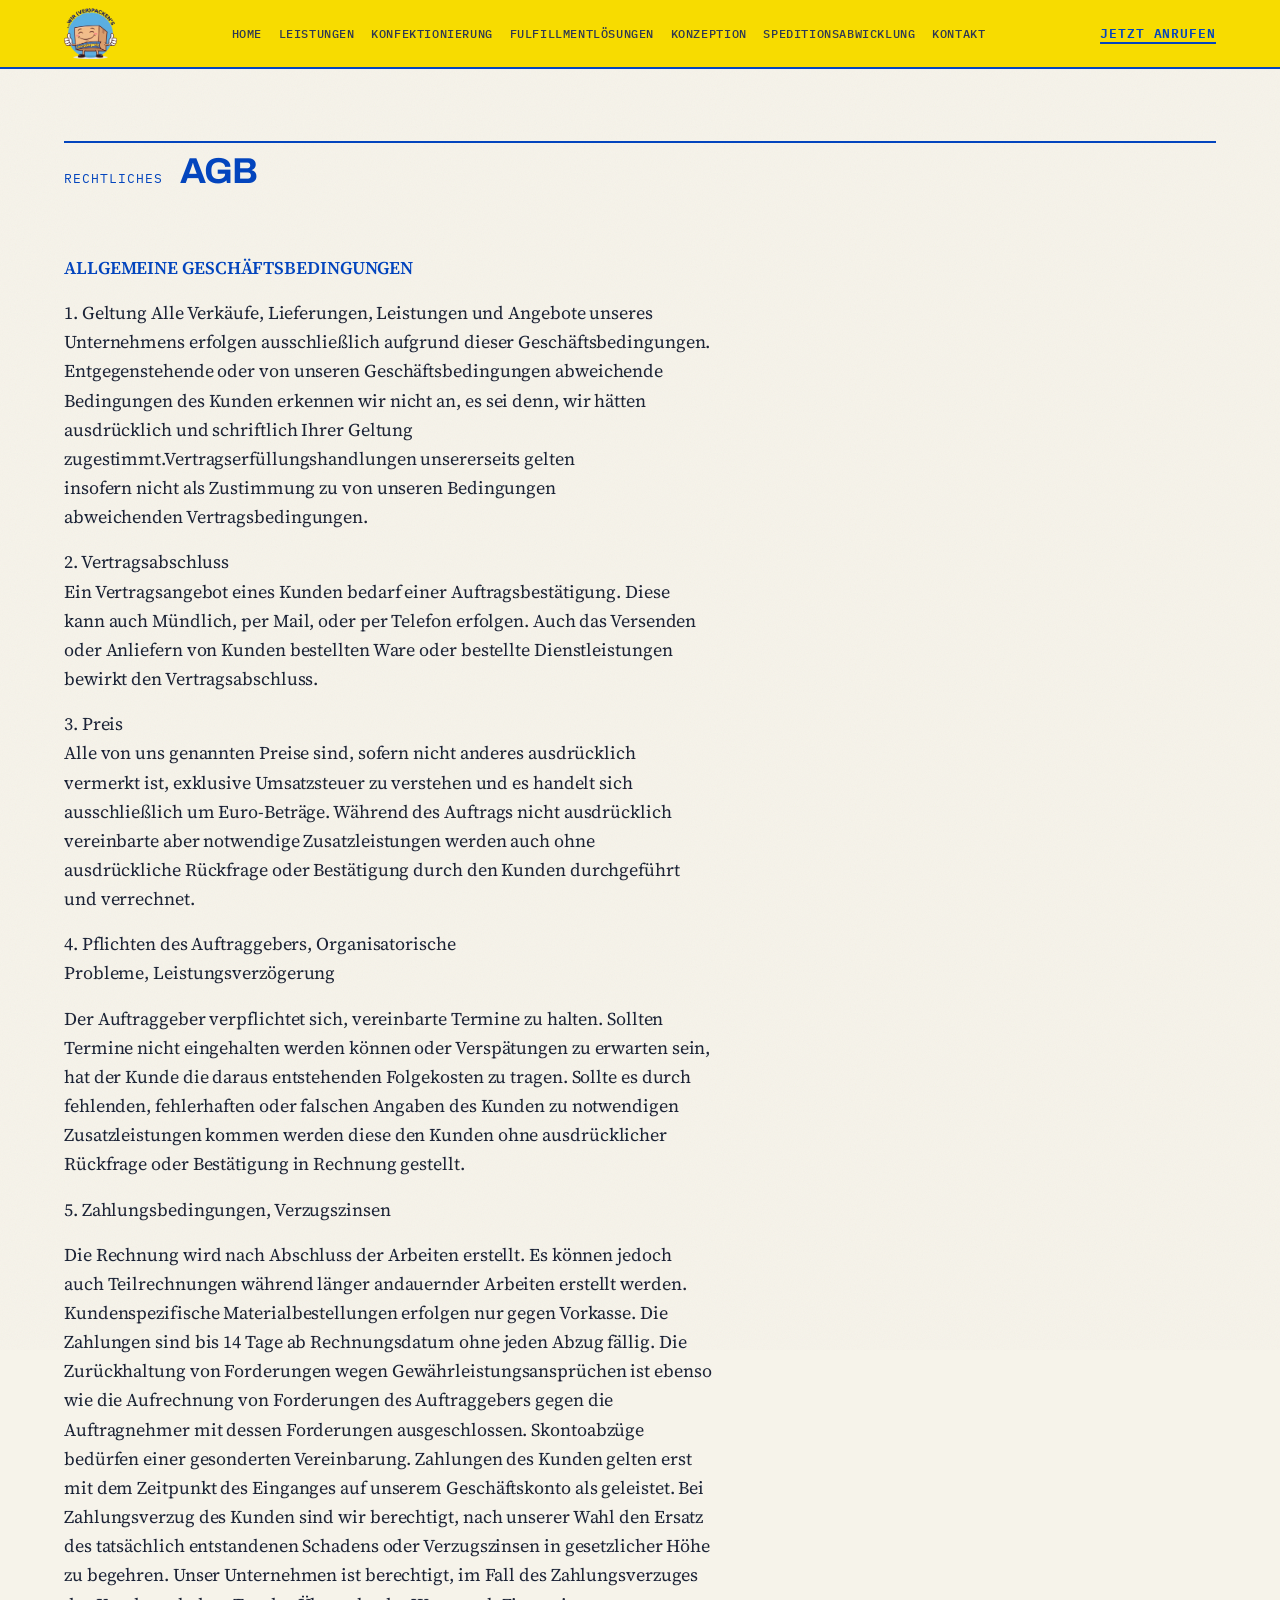
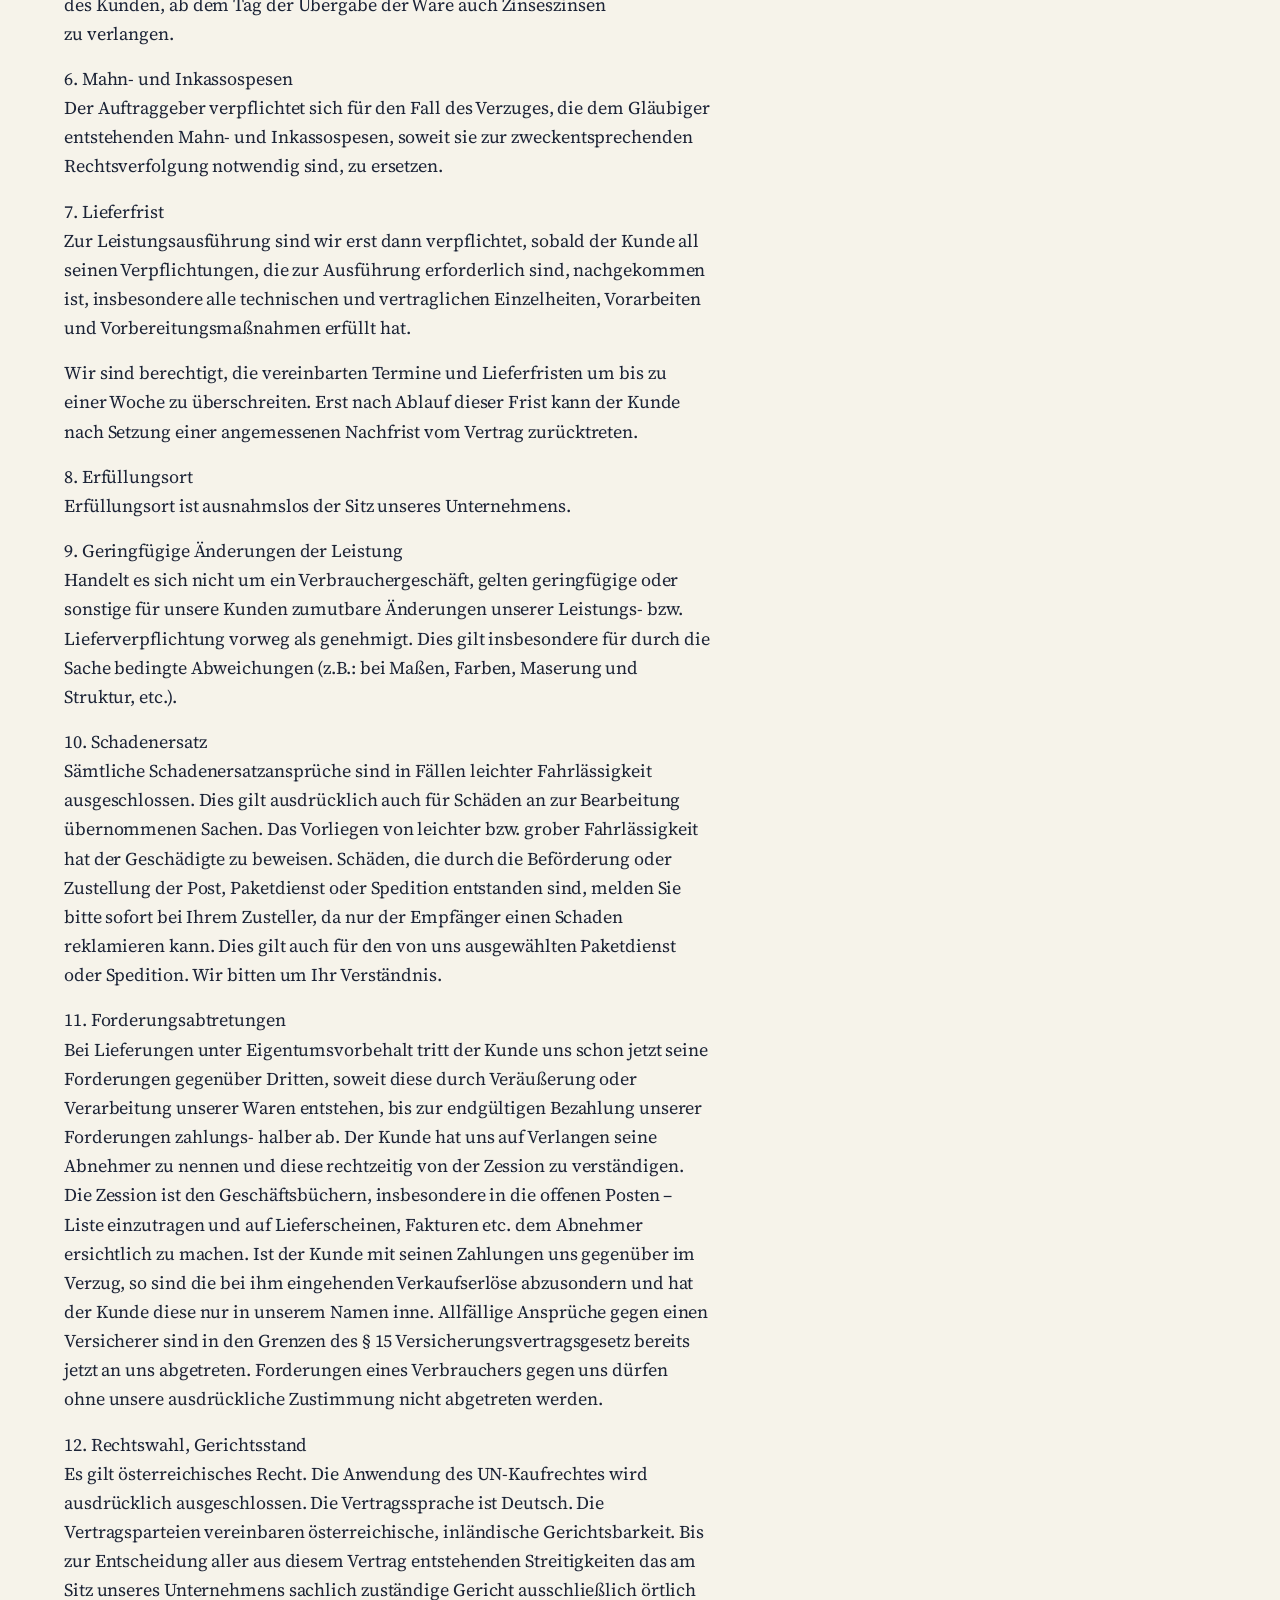
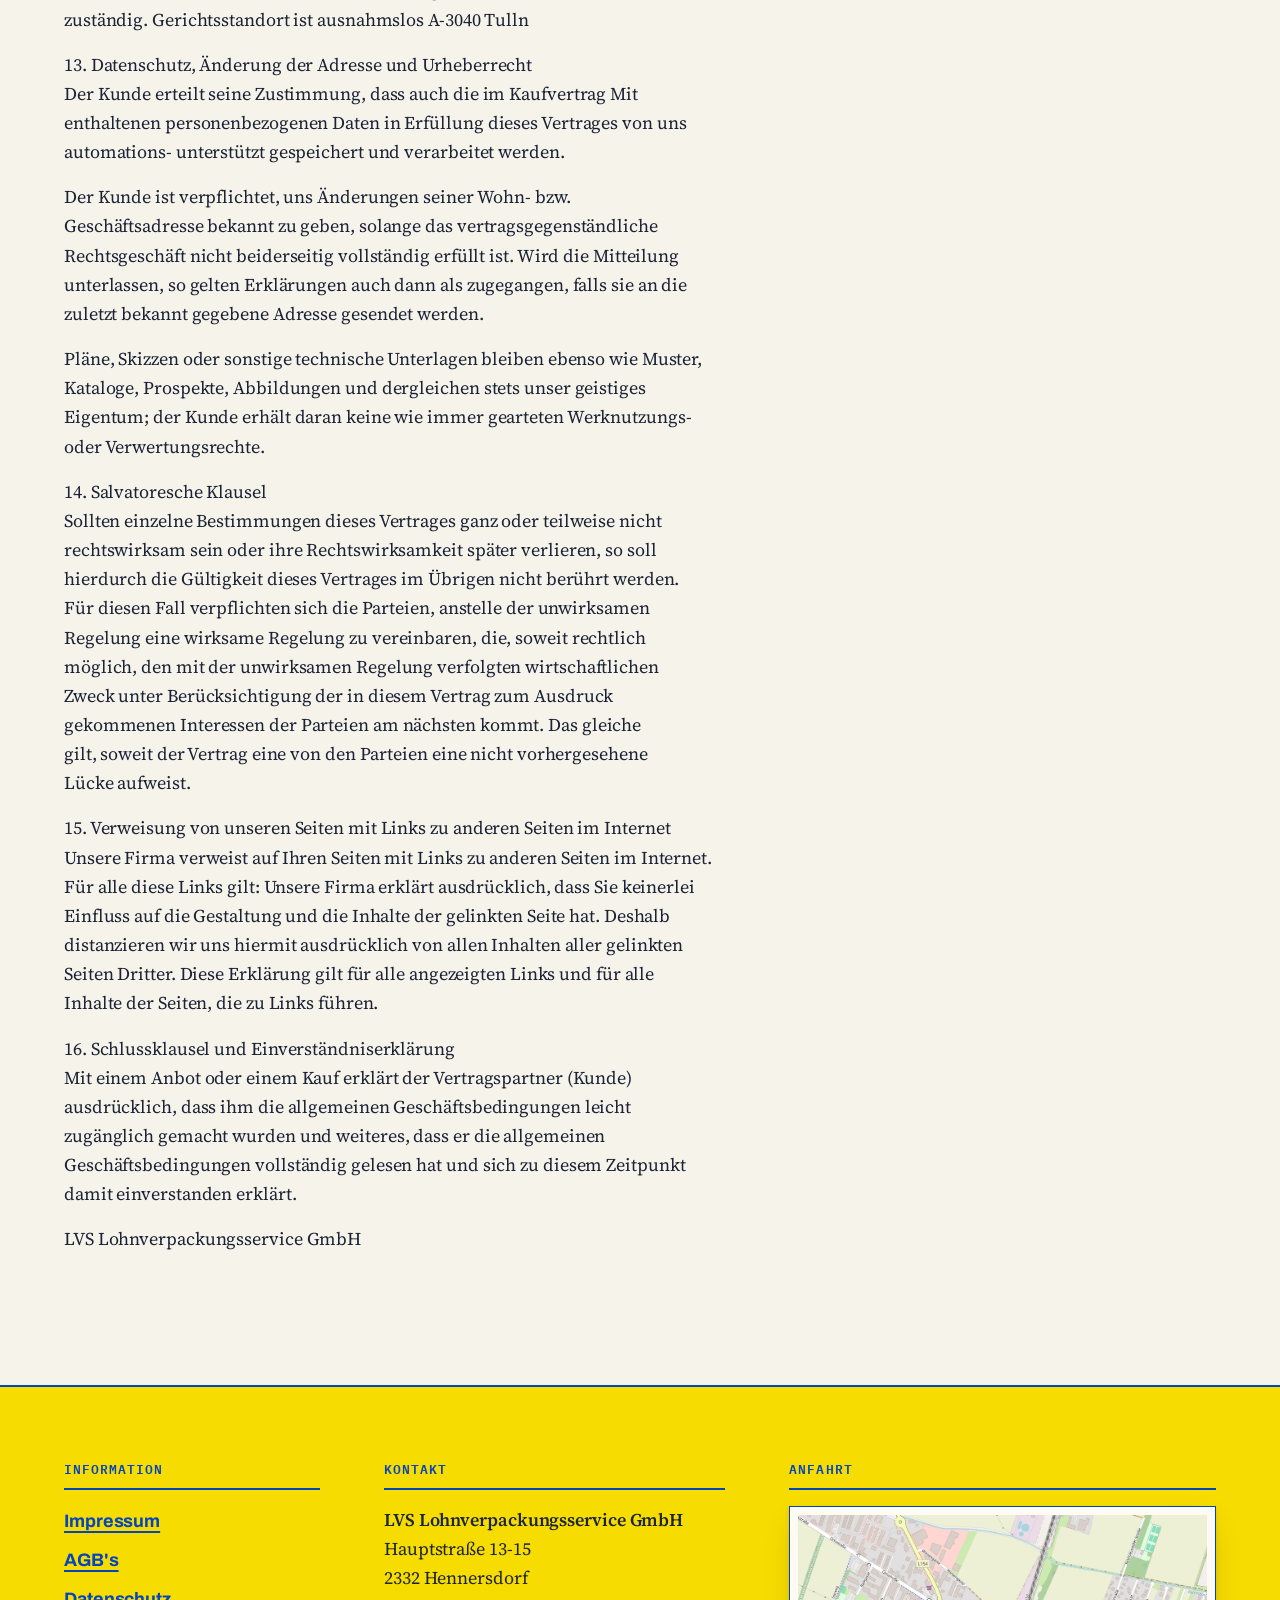
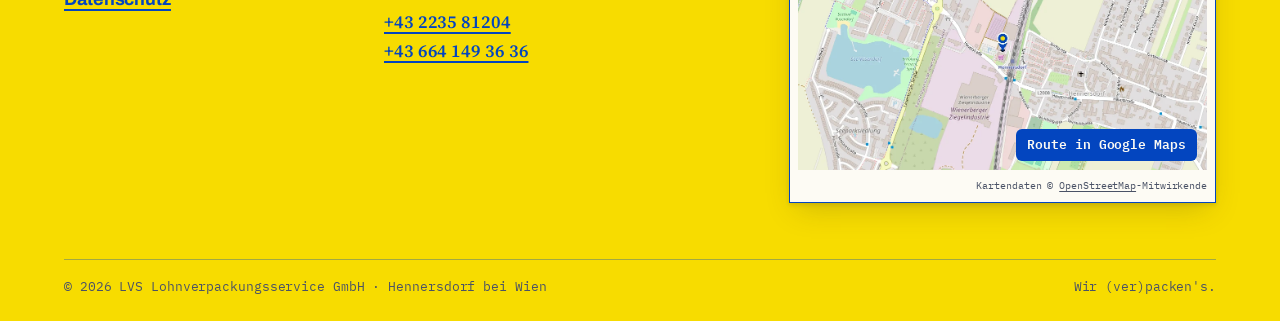
==== commit 33c2f391: "Anfahrtskarte immer sichtbar: selbst gehostetes OSM-Kartenbild statt Zwei-Klick-Einbettung Co-Author" ====
--- a/agb.html
+++ b/agb.html
@@ -106,11 +106,11 @@
     <section>
       <h2>Anfahrt</h2>
       <div class="map-frame">
-        <div class="map-consent" data-map-src="https://www.google.com/maps?q=Hauptstra%C3%9Fe%2013-15%2C%202332%20Hennersdorf&output=embed">
-          <p>Die Karte wird erst nach Klick von Google Maps geladen. Dabei werden Daten (etwa Ihre IP-Adresse) an Google übertragen.</p>
-          <button type="button">Karte laden</button>
-          <a href="https://maps.app.goo.gl/fFtZ2HsNawn8JC3C9" rel="noopener" target="_blank">In Google Maps öffnen</a>
-        </div>
+        <a class="map-still" href="https://maps.app.goo.gl/fFtZ2HsNawn8JC3C9" rel="noopener" target="_blank">
+          <img src="assets/karte.webp" width="1000" height="625" alt="Karte: LVS Lohnverpackungsservice, Hauptstraße 13-15, 2332 Hennersdorf" loading="lazy">
+          <span>Route in Google Maps</span>
+        </a>
+        <p class="map-attrib">Kartendaten © <a href="https://www.openstreetmap.org/copyright" rel="noopener" target="_blank">OpenStreetMap</a>-Mitwirkende</p>
       </div>
     </section>
   </div>
--- a/site.css
+++ b/site.css
@@ -233,6 +233,21 @@
   box-shadow: 0 2px 4px hsl(45 60% 20% / 0.15), 0 12px 28px -8px hsl(45 60% 20% / 0.25);
 }
 .map-frame iframe { display: block; width: 100%; aspect-ratio: 16 / 10; border: 0; }
+.map-still { position: relative; display: block; }
+.map-still img { display: block; width: 100%; height: auto; }
+.map-still span {
+  position: absolute; right: 0.6rem; bottom: 0.6rem;
+  font-family: var(--sc-font-mono); font-size: var(--sc-t-xs); font-weight: 600;
+  color: var(--sc-surface); background: var(--lvs-blue);
+  padding: 0.4em 0.9em; border-radius: var(--sc-r-sm);
+  transition: background 140ms var(--sc-ease-out);
+}
+.map-still:hover span { background: #0A3AA0; }
+.map-attrib {
+  margin: 0.45rem 0 0; text-align: right;
+  font-family: var(--sc-font-mono); font-size: 0.62rem; color: #4A5266;
+}
+.map-attrib a { color: #4A5266; }
 .map-consent {
   aspect-ratio: 16 / 10;
   display: grid; place-content: center; gap: var(--sc-3);
